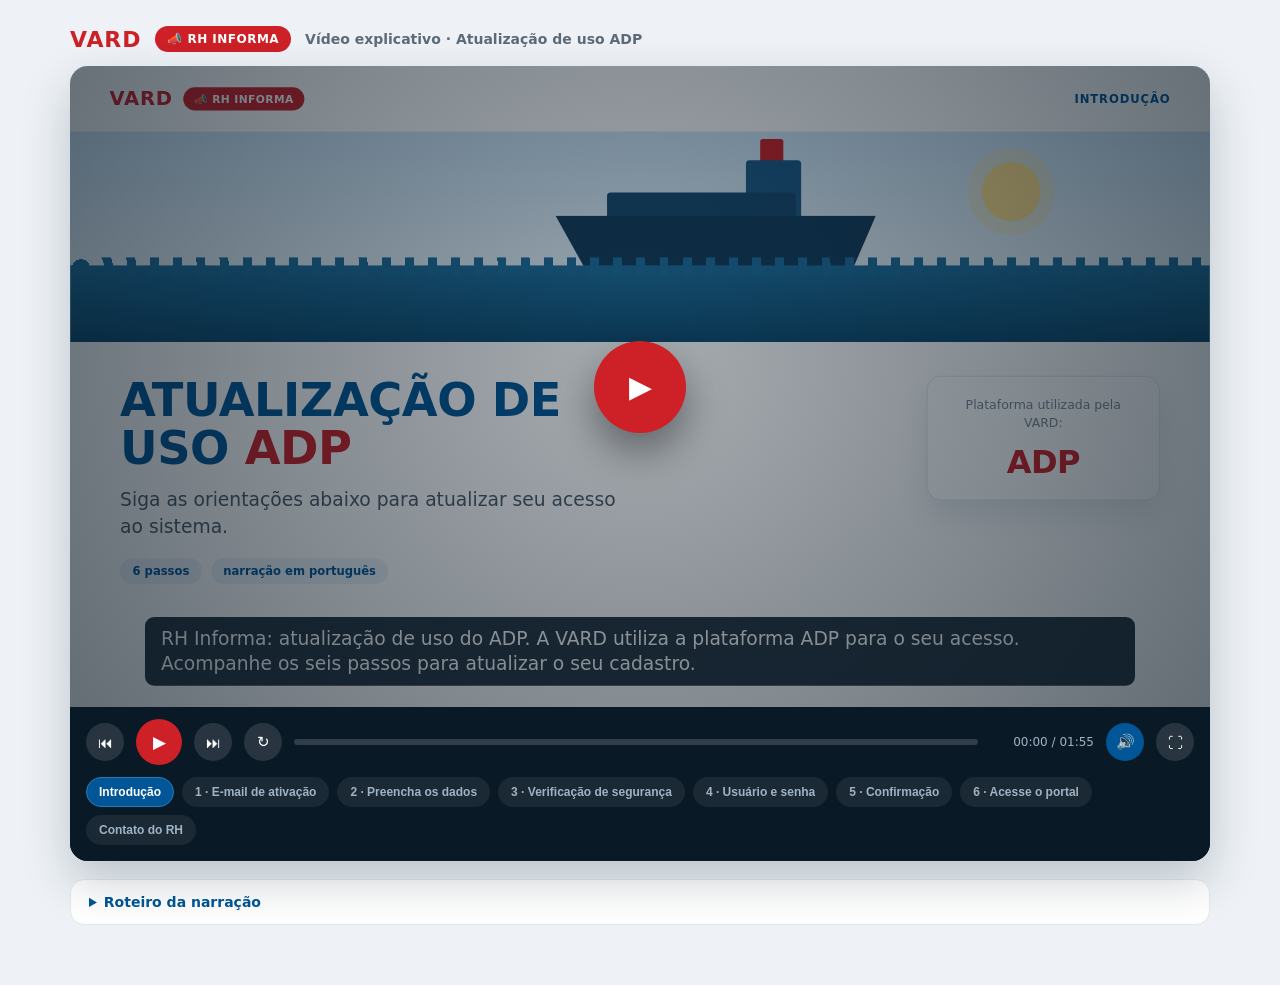
==== adp-video.html @ 00e5d2ac "Implementar vídeo animado de integração no preview Co-authored-by: base44-builder[bot] <245833847+ba" ====
<!doctype html>
<html lang="pt-BR">
<head>
<meta charset="utf-8">
<meta name="viewport" content="width=device-width,initial-scale=1">
<meta name="theme-color" content="#CD2027">
<title>VARD • RH Informa — Atualização de uso ADP</title>
<link rel="stylesheet" href="assets/adp-video.css">
</head>
<body>
<div class="wrap">
  <header class="page-head">
    <span class="vard">VARD</span>
    <span class="pill">📣 RH INFORMA</span>
    <h1>Vídeo explicativo · Atualização de uso ADP</h1>
  </header>

  <div class="player" id="player">
    <div class="stage" id="stage">
      <div class="stage-inner" id="stageInner">

        <div class="chrome">
          <div class="chrome-brand">
            <span class="vard">VARD</span>
            <span class="pill">📣 RH INFORMA</span>
          </div>
          <span class="chrome-step" id="chromeStep">Introdução</span>
        </div>

        <!-- 0 · INTRODUÇÃO -->
        <section class="scene active" data-scene="0">
          <div class="intro-banner">
            <div class="sun"></div>
            <div class="ship">
              <span class="funnel"></span>
              <span class="cabin"></span>
              <span class="deck"></span>
              <span class="hull"></span>
            </div>
            <div class="waves"></div>
          </div>
          <div class="intro-row">
            <div class="intro-txt">
              <h2 class="d1">ATUALIZAÇÃO DE<br>USO <span class="hl">ADP</span></h2>
              <p class="d2">Siga as orientações abaixo para atualizar seu acesso ao sistema.</p>
              <div class="chips d3"><span>6 passos</span><span>narração em português</span></div>
            </div>
            <aside class="brandcard d3">
              <p>Plataforma utilizada pela VARD:</p>
              <div class="adp-mark">ADP</div>
            </aside>
          </div>
        </section>

        <!-- 1 · E-MAIL DE ATIVAÇÃO -->
        <section class="scene" data-scene="1">
          <div class="step">
            <div class="step-left">
              <div class="badge d1">1</div>
              <h3 class="d2">Receba o e-mail de ativação</h3>
              <p class="lead d3">A ADP envia um convite para você criar seu próprio acesso ao sistema.</p>
              <ul class="bullets d4">
                <li>Confira a mensagem de <b>securityservices_noreply@adp.com</b></li>
                <li>Abra o e-mail e clique em <b>“Inscreva-se agora”</b></li>
                <li>Não encontrou? Veja o spam ou fale com o RH</li>
              </ul>
            </div>
            <div class="step-right">
              <div class="mock m-mail d2">
                <div class="mock-head"><span class="adp-mini">ADP</span><span>Caixa de entrada</span></div>
                <div class="mail-from">
                  <div class="avatar">A</div>
                  <div><b>ADP Security Services</b><span>securityservices_noreply@adp.com</span></div>
                </div>
                <p class="mock-title">Ative seu acesso à plataforma ADP</p>
                <div class="mail-body">
                  <p>Olá! A VARD solicitou a criação do seu acesso à plataforma ADP.</p>
                  <p>Confirme seus dados e crie seu usuário para começar.</p>
                </div>
                <span class="btn primary block">Inscreva-se agora</span>
                <p class="mail-note">Em caso de dúvidas, entre em contato com o RH.</p>
              </div>
            </div>
          </div>
        </section>

        <!-- 2 · PREENCHA AS INFORMAÇÕES -->
        <section class="scene" data-scene="2">
          <div class="step">
            <div class="step-left">
              <div class="badge d1">2</div>
              <h3 class="d2">Preencha as informações solicitadas</h3>
              <p class="lead d3">Informe os dados necessários e, ao finalizar o preenchimento, clique em <b>“Continuar”</b>.</p>
              <ul class="bullets d4">
                <li>Nome completo, CPF e data de nascimento</li>
                <li>Telefone e e-mail de contato</li>
                <li>Escolha se autoriza mensagens informativas</li>
              </ul>
            </div>
            <div class="step-right">
              <div class="mock m-form d2">
                <div class="mock-head"><span class="adp-mini">ADP</span><span class="mock-step">Etapa 1 de 3</span></div>
                <p class="mock-title">Informações de identidade</p>
                <div class="field"><label>Nome completo</label><div class="inp">Nome e sobrenome</div></div>
                <div class="row2">
                  <div class="field"><label>CPF</label><div class="inp">000.000.000-00</div></div>
                  <div class="field"><label>Data de nascimento</label><div class="inp">dd/mm/aaaa</div></div>
                </div>
                <div class="row2">
                  <div class="field"><label>Telefone</label><div class="inp">(00) 00000-0000</div></div>
                  <div class="field"><label>E-mail</label><div class="inp">seu.email@vard.com</div></div>
                </div>
                <div class="consent">
                  <p>Autoriza a ADP a enviar mensagens informativas?</p>
                  <div class="radios"><span class="radio on"><i></i>Sim</span><span class="radio"><i></i>Não</span></div>
                </div>
                <div class="mock-foot"><span class="btn ghost">Cancelar</span><span class="btn primary">Continuar</span></div>
              </div>
            </div>
          </div>
        </section>

        <!-- 3 · VERIFICAÇÃO DE SEGURANÇA -->
        <section class="scene" data-scene="3">
          <div class="step">
            <div class="step-left">
              <div class="badge d1">3</div>
              <h3 class="d2">Realize a verificação de segurança</h3>
              <p class="lead d3">Escolha como deseja receber o código de verificação e confirme que é você.</p>
              <ul class="bullets d4">
                <li>Selecione a opção <b>SMS</b></li>
                <li>Digite o código recebido no celular</li>
                <li>Clique em <b>“Continuar”</b></li>
              </ul>
            </div>
            <div class="step-right">
              <div class="m-verify d2">
                <div class="mock small">
                  <div class="mock-head"><span class="mock-step">Etapa 2 de 3</span></div>
                  <p class="mock-title">Verificar informações</p>
                  <p class="mini-lead">Escolha como receber o código</p>
                  <div class="opt on"><i></i><div><b>SMS</b><span>(81) 9 9845-3200</span></div></div>
                  <div class="opt"><i></i><div><b>E-mail</b><span>seu.email@vard.com</span></div></div>
                </div>
                <div class="arrow">→</div>
                <div class="mock small">
                  <div class="mock-head"><span class="mock-step">Etapa 2 de 3</span></div>
                  <p class="mock-title">Verificar</p>
                  <p class="mini-lead">Digite o código enviado por SMS</p>
                  <div class="code"><span>4</span><span>8</span><span>2</span><span>1</span><span>9</span><span>6</span></div>
                  <div class="mock-foot"><span class="btn ghost">Voltar</span><span class="btn primary">Continuar</span></div>
                </div>
              </div>
            </div>
          </div>
        </section>

        <!-- 4 · USUÁRIO E SENHA -->
        <section class="scene" data-scene="4">
          <div class="step">
            <div class="step-left">
              <div class="badge d1">4</div>
              <h3 class="d2">Crie seu usuário e senha</h3>
              <p class="lead d3">Defina seu ID de Usuário e sua Senha. Ao final, clique em <b>“Criar conta”</b>.</p>
              <ul class="bullets d4">
                <li>A senha precisa de letra minúscula, maiúscula, número e símbolo</li>
                <li>Repita a senha para confirmar</li>
                <li>Leia e aceite os termos de uso</li>
              </ul>
            </div>
            <div class="step-right">
              <div class="mock m-account d2">
                <div class="mock-head"><span class="adp-mini">ADP</span><span class="mock-step">Etapa 3 de 3</span></div>
                <p class="mock-title">Criar Conta</p>
                <div class="field"><label>Criar ID de usuário</label><div class="inp filled">maria.silva</div></div>
                <div class="field"><label>Criar Senha</label><div class="inp">••••••••••</div></div>
                <div class="field"><label>Confirmar senha</label><div class="inp">••••••••••</div></div>
                <ul class="req">
                  <li>Uma letra minúscula</li>
                  <li>Uma letra maiúscula</li>
                  <li>Um número</li>
                  <li>Um caractere especial</li>
                </ul>
                <p class="terms"><span class="checkbox"><i>✓</i></span> Li e aceito os termos de uso</p>
                <span class="btn primary block">Criar conta</span>
              </div>
            </div>
          </div>
        </section>

        <!-- 5 · CONFIRMAÇÃO -->
        <section class="scene" data-scene="5">
          <div class="step">
            <div class="step-left">
              <div class="badge d1">5</div>
              <h3 class="d2">Confirmação do cadastro</h3>
              <p class="lead d3">Após concluir o processo, será exibida a mensagem de que sua conta foi criada com sucesso.</p>
              <ul class="bullets d4">
                <li>Anote o seu <b>ID de usuário</b></li>
                <li>Ele será pedido em todo acesso ao portal</li>
              </ul>
            </div>
            <div class="step-right">
              <div class="mock m-success d2">
                <div class="ok">
                  <svg viewBox="0 0 52 52"><circle cx="26" cy="26" r="23"/><path d="M15 27l8 8 15-16"/></svg>
                </div>
                <p class="mock-title center">Sua conta foi criada!</p>
                <p class="mini-lead center">Guarde seu ID de usuário para entrar</p>
                <div class="idbox"><span>ID de usuário</span><b>12345678</b></div>
                <span class="btn primary block">Entrar</span>
              </div>
            </div>
          </div>
        </section>

        <!-- 6 · ACESSE O PORTAL -->
        <section class="scene" data-scene="6">
          <div class="step">
            <div class="step-left">
              <div class="badge d1">6</div>
              <h3 class="d2">Acesse o portal ADP</h3>
              <p class="lead d3">Com o cadastro concluído, utilize seu ID de Usuário e Senha para acessar o sistema pelo link abaixo.</p>
              <ul class="bullets d4">
                <li>Use o link ou leia o QR code com o celular</li>
                <li>Informe ID de usuário e senha e clique em <b>“Entrar”</b></li>
              </ul>
            </div>
            <div class="step-right">
              <div class="m-portal d2">
                <div class="mock small m-portal-link">
                  <p class="mock-step">Acesse</p>
                  <div class="url">https://expert.hcm.adp.com/adpweb</div>
                  <div class="qr"><img src="https://api.qrserver.com/v1/create-qr-code/?size=220x220&margin=0&data=https%3A%2F%2Fexpert.hcm.adp.com%2Fadpweb" alt="QR code do portal ADP"></div>
                  <p class="mini-lead center qr-note">Aponte a câmera do celular</p>
                </div>
                <div class="mock small">
                  <div class="mock-head"><span class="adp-mini">ADP</span><span>Portal</span></div>
                  <p class="mock-title">Entrar</p>
                  <div class="field"><label>ID de usuário</label><div class="inp filled">12345678</div></div>
                  <div class="field"><label>Senha</label><div class="inp">••••••••</div></div>
                  <span class="btn primary block">Entrar</span>
                </div>
              </div>
            </div>
          </div>
        </section>

        <!-- 7 · CONTATO RH -->
        <section class="scene" data-scene="7">
          <div class="outro">
            <h3 class="d1">Precisa de ajuda?</h3>
            <p class="lead d2">Em caso de dúvidas, entre em contato com o RH:</p>
            <div class="hrcards d3">
              <div class="hrcard"><span class="ico">🏢</span><b>Atendimento presencial</b><p>Seg a Sex · 11:20 às 12:20</p></div>
              <div class="hrcard"><span class="ico">💬</span><b>WhatsApp</b><p>(81) 99845-3200</p></div>
            </div>
            <div class="values d4">
              <span>🫶 Pessoas em foco</span><span>🔄 Desenvolvimento contínuo</span><span>🛡️ Ambiente seguro</span><span>🤝 Respeito sempre</span>
            </div>
          </div>
        </section>

        <div class="caption"><span id="caption">—</span></div>
      </div>

      <div class="poster" id="poster">
        <button type="button" id="posterPlay" aria-label="Reproduzir vídeo">▶</button>
      </div>
    </div>

    <div class="controls">
      <button class="ctl" id="prevBtn" type="button" aria-label="Cena anterior">⏮</button>
      <button class="ctl play" id="playBtn" type="button" aria-label="Reproduzir">▶</button>
      <button class="ctl" id="nextBtn" type="button" aria-label="Próxima cena">⏭</button>
      <button class="ctl" id="restartBtn" type="button" aria-label="Reiniciar">↻</button>
      <div class="bar" id="bar" role="progressbar" aria-label="Progresso do vídeo"><i id="fill"></i></div>
      <span class="time" id="time">00:00 / 00:00</span>
      <button class="ctl on" id="voiceBtn" type="button" aria-label="Narração" title="Narração">🔊</button>
      <button class="ctl" id="fullBtn" type="button" aria-label="Tela cheia">⛶</button>
    </div>
    <div class="chapters" id="chapters"></div>
  </div>

  <details class="script">
    <summary>Roteiro da narração</summary>
    <ol id="scriptList"></ol>
  </details>
</div>
<script src="assets/adp-video.js"></script>
</body>
</html>
---- assets/adp-video.css ----
:root{
  --red:#CD2027;
  --blue:#005696;
  --ink:#2f3a45;
  --muted:#7a8794;
  --line:#dfe5ea;
  --blue-soft:#eaf2f9;
  --green:#1f9d55;
}
*,*::before,*::after{box-sizing:border-box}
body{
  margin:0;background:#eef2f6;color:var(--ink);
  font-family:Inter,system-ui,-apple-system,"Segoe UI",Roboto,Arial,sans-serif;
  -webkit-font-smoothing:antialiased;
}
.wrap{max-width:1180px;margin:0 auto;padding:26px 20px 60px}

/* ---------- página ---------- */
.page-head{display:flex;align-items:center;gap:14px;flex-wrap:wrap;margin:0 0 14px}
.vard{font-size:22px;font-weight:900;letter-spacing:.04em;color:var(--red)}
.pill{background:var(--red);color:#fff;font-size:12px;font-weight:800;letter-spacing:.04em;padding:6px 12px;border-radius:999px}
.page-head h1{margin:0;font-size:14px;font-weight:600;color:#5d6b78}

/* ---------- player ---------- */
.player{position:relative;background:#0a1926;border-radius:18px;overflow:hidden;box-shadow:0 20px 48px rgba(10,32,50,.22)}
.stage{position:relative;width:100%;aspect-ratio:16/9;overflow:hidden;background:#fff}
.stage-inner{position:absolute;top:0;left:0;width:1280px;height:720px;transform-origin:top left;font-size:16px}
.player:fullscreen{display:flex;flex-direction:column;border-radius:0}
.player:fullscreen .stage{flex:1;aspect-ratio:auto;min-height:0}

/* ---------- chrome fixo ---------- */
.chrome{position:absolute;top:0;left:0;right:0;height:74px;z-index:5;display:flex;align-items:center;justify-content:space-between;padding:0 44px;background:#fff;border-bottom:1px solid #eef1f4}
.chrome-brand{display:flex;align-items:center;gap:12px}
.chrome-step{font-size:13px;font-weight:800;color:var(--blue);letter-spacing:.08em;text-transform:uppercase}

/* ---------- cenas ---------- */
.scene{position:absolute;inset:0;padding:74px 0 0;display:none}
.scene.active{display:block;animation:sceneIn .45s ease both}
@keyframes sceneIn{from{opacity:0}to{opacity:1}}
@keyframes rise{from{opacity:0;transform:translateY(16px)}to{opacity:1;transform:none}}
@keyframes pop{from{opacity:0;transform:scale(.85)}to{opacity:1;transform:none}}
.scene.active .d1{animation:rise .5s .05s both}
.scene.active .d2{animation:rise .5s .22s both}
.scene.active .d3{animation:rise .5s .42s both}
.scene.active .d4{animation:rise .5s .62s both}

/* ---------- introdução ---------- */
.intro-banner{position:relative;height:236px;overflow:hidden;background:linear-gradient(180deg,#cfe7fa,#eaf6fd 68%,#f3fbff)}
.sun{position:absolute;right:190px;top:34px;width:66px;height:66px;border-radius:50%;background:#ffe08a;box-shadow:0 0 0 16px rgba(255,224,138,.3)}
.ship{position:absolute;left:545px;bottom:84px;width:360px;height:150px}
.ship span{position:absolute;display:block}
.ship .hull{bottom:0;left:0;width:360px;height:58px;background:#123c5c;clip-path:polygon(0 0,100% 0,93% 100%,9% 100%)}
.ship .deck{bottom:54px;left:58px;width:212px;height:30px;background:#17496e;border-radius:4px}
.ship .cabin{bottom:54px;left:214px;width:62px;height:66px;background:#1c5a86;border-radius:4px 4px 0 0}
.ship .funnel{bottom:118px;left:230px;width:26px;height:26px;background:var(--red);border-radius:3px}
.waves{position:absolute;left:0;right:0;bottom:0;height:86px;background:linear-gradient(180deg,#1d6f9e,#0d4a6e)}
.waves::before{content:"";position:absolute;top:-9px;left:0;width:200%;height:20px;background:repeating-radial-gradient(circle at 12px 12px,#1d6f9e 0 10px,transparent 10px 26px);animation:drift 9s linear infinite}
@keyframes drift{to{transform:translateX(-26px)}}

.intro-row{display:flex;align-items:flex-start;justify-content:space-between;gap:48px;padding:38px 56px 0}
.intro-txt h2{margin:0;font-size:52px;line-height:1.04;font-weight:900;letter-spacing:-.01em;color:var(--blue)}
.intro-txt h2 .hl{color:var(--red)}
.intro-txt p{margin:16px 0 0;font-size:21px;line-height:1.45;color:#4d5a67;max-width:570px}
.chips{display:flex;gap:10px;margin-top:20px}
.chips span{font-size:13px;font-weight:800;color:var(--blue);background:var(--blue-soft);border-radius:999px;padding:7px 14px}
.brandcard{width:262px;flex:none;border:1px solid var(--line);border-radius:16px;padding:22px;background:#fff;box-shadow:0 16px 34px rgba(12,42,66,.1);text-align:center}
.brandcard p{margin:0 0 14px;font-size:14px;line-height:1.4;color:var(--muted)}
.adp-mark{font-size:36px;font-weight:900;color:var(--red);letter-spacing:-.02em}
.scene.active .adp-mark{animation:pop .55s .6s both}

/* ---------- passos ---------- */
.step{display:flex;gap:40px;align-items:center;height:100%;padding:0 56px 96px}
.step-left{width:430px;flex:none}
.badge{width:56px;height:56px;border-radius:16px;background:var(--blue);color:#fff;font-size:26px;font-weight:900;display:flex;align-items:center;justify-content:center;box-shadow:0 12px 22px rgba(0,86,150,.28)}
.step-left h3{margin:16px 0 10px;font-size:33px;line-height:1.12;font-weight:900;color:var(--blue)}
.lead{margin:0;font-size:17px;line-height:1.5;color:#5d6b78}
.lead b{color:var(--blue)}
.bullets{list-style:none;margin:18px 0 0;padding:0;display:grid;gap:11px}
.bullets li{position:relative;padding-left:26px;font-size:15px;line-height:1.45;color:#3f4b57}
.bullets li::before{content:"✓";position:absolute;left:0;top:-1px;font-size:15px;font-weight:900;color:var(--blue)}
.bullets li b{color:var(--blue);word-break:break-word}
.step-right{flex:1;display:flex;justify-content:center;align-items:center}

/* ---------- mockups ---------- */
.mock{background:#fff;border:1px solid var(--line);border-radius:14px;padding:18px 20px;box-shadow:0 18px 38px rgba(12,42,66,.13)}
.mock.small{width:300px}
.mock-head{display:flex;align-items:center;justify-content:space-between;padding-bottom:10px;margin-bottom:12px;border-bottom:1px solid #eef1f4;font-size:12px;color:var(--muted)}
.mock-step{font-size:11px;font-weight:800;color:var(--blue);letter-spacing:.08em;text-transform:uppercase}
.adp-mini{font-size:16px;font-weight:900;color:var(--red);letter-spacing:-.02em}
.mock-title{margin:0 0 8px;font-size:16px;font-weight:800;color:#22313d}
.mock-title.center{text-align:center;margin-top:0}
.mini-lead{margin:0 0 12px;font-size:12px;line-height:1.4;color:var(--muted)}
.mini-lead.center{text-align:center}

.btn{display:inline-flex;align-items:center;justify-content:center;height:36px;padding:0 18px;border-radius:8px;font-size:13px;font-weight:800}
.btn.primary{background:var(--blue);color:#fff;box-shadow:0 8px 16px rgba(0,86,150,.25)}
.btn.ghost{background:#fff;color:var(--blue);border:1px solid #cdd9e4}
.btn.block{display:flex;width:100%;margin-top:8px}
.mock-foot{display:flex;justify-content:flex-end;gap:10px;margin-top:14px}
.mock-foot .btn{margin-top:0}

/* e-mail */
.m-mail{width:480px}
.mail-from{display:flex;gap:10px;align-items:center;margin-bottom:14px}
.avatar{width:34px;height:34px;border-radius:50%;background:var(--blue-soft);color:var(--blue);font-weight:900;font-size:15px;display:flex;align-items:center;justify-content:center}
.mail-from b{display:block;font-size:13px;color:#22313d}
.mail-from span{font-size:11px;color:var(--muted)}
.mail-body p{margin:0 0 6px;font-size:12.5px;line-height:1.5;color:#4d5a67}
.mail-note{margin:12px 0 0;font-size:11px;color:var(--muted);text-align:center}

/* formulário */
.m-form{width:500px}
.field{margin-bottom:9px}
.field label{display:block;font-size:11px;color:var(--muted);margin-bottom:4px}
.inp{height:34px;border:1px solid var(--line);border-radius:8px;background:#fafcfd;display:flex;align-items:center;padding:0 10px;font-size:12.5px;color:#9aa7b4}
.inp.filled{color:#2c3e50;background:#fff;border-color:#c9d6e2}
.row2{display:flex;gap:10px}
.row2>.field{flex:1;min-width:0}
.consent{margin-top:4px;font-size:11.5px;color:#5d6b78}
.consent p{margin:0 0 6px}
.radios{display:flex;gap:16px}
.radio{display:inline-flex;align-items:center;gap:6px;font-size:12px;color:#4d5a67}
.radio i{width:14px;height:14px;border-radius:50%;border:2px solid #b9c6d2;display:inline-block}
.radio.on{font-weight:800;color:var(--blue)}
.radio.on i{border-color:var(--blue);box-shadow:inset 0 0 0 3px var(--blue)}

/* verificação */
.m-verify{display:flex;align-items:center;gap:14px}
.arrow{font-size:22px;font-weight:900;color:#c3ced9}
.opt{display:flex;align-items:center;gap:10px;border:1px solid var(--line);border-radius:10px;padding:10px 12px;margin-bottom:8px}
.opt i{width:16px;height:16px;border-radius:50%;border:2px solid #b9c6d2;flex:none}
.opt b{display:block;font-size:13px;color:#22313d}
.opt span{font-size:11px;color:var(--muted)}
.opt.on{border-color:var(--blue);background:#f4f9fd}
.opt.on i{border-color:var(--blue);box-shadow:inset 0 0 0 3px var(--blue)}
.code{display:flex;gap:6px;margin:12px 0 4px}
.code span{width:36px;height:42px;border:1px solid #c9d6e2;border-radius:8px;display:flex;align-items:center;justify-content:center;font-size:17px;font-weight:800;color:var(--blue);background:#fff}
.scene.active .code span{animation:pop .26s both}
.scene.active .code span:nth-child(1){animation-delay:.75s}
.scene.active .code span:nth-child(2){animation-delay:.88s}
.scene.active .code span:nth-child(3){animation-delay:1.01s}
.scene.active .code span:nth-child(4){animation-delay:1.14s}
.scene.active .code span:nth-child(5){animation-delay:1.27s}
.scene.active .code span:nth-child(6){animation-delay:1.4s}

/* criar conta */
.m-account{width:460px}
.req{list-style:none;margin:6px 0 12px;padding:0;display:grid;gap:5px}
.req li{position:relative;padding-left:22px;font-size:11.5px;color:#4d5a67}
.req li::before{content:"✓";position:absolute;left:0;top:-1px;font-size:11px;font-weight:900;color:var(--green)}
.scene.active .req li{animation:pop .28s both}
.scene.active .req li:nth-child(1){animation-delay:.9s}
.scene.active .req li:nth-child(2){animation-delay:1.03s}
.scene.active .req li:nth-child(3){animation-delay:1.16s}
.scene.active .req li:nth-child(4){animation-delay:1.29s}
.terms{display:flex;align-items:center;gap:8px;margin:0 0 4px;font-size:11.5px;color:#4d5a67}
.checkbox{width:16px;height:16px;border-radius:4px;background:var(--blue);display:inline-flex;align-items:center;justify-content:center;flex:none}
.checkbox i{color:#fff;font-size:10px;font-style:normal;font-weight:900}

/* sucesso */
.m-success{width:400px;text-align:center;padding:26px 24px}
.ok{width:80px;height:80px;margin:0 auto 14px}
.ok svg{width:80px;height:80px;fill:none;stroke:var(--green);stroke-width:3.4;stroke-linecap:round;stroke-linejoin:round}
.scene.active .ok circle{stroke-dasharray:150;stroke-dashoffset:150;animation:drawCheck .6s .2s forwards}
.scene.active .ok path{stroke-dasharray:60;stroke-dashoffset:60;animation:drawCheck .45s .65s forwards}
@keyframes drawCheck{to{stroke-dashoffset:0}}
.idbox{display:flex;justify-content:space-between;align-items:center;gap:12px;background:#f4f9fd;border:1px dashed #b9d2e6;border-radius:10px;padding:12px 14px;margin:14px 0 4px}
.idbox span{font-size:11px;color:var(--muted)}
.idbox b{font-size:16px;color:var(--blue);letter-spacing:.08em}

/* portal */
.m-portal{display:flex;gap:18px;align-items:stretch}
.m-portal-link{width:270px}
.url{background:#f4f9fd;border:1px solid #cfe0ee;border-radius:8px;padding:10px;font-size:12px;line-height:1.35;font-weight:800;color:var(--blue);word-break:break-all;margin-bottom:12px}
.qr{width:132px;height:132px;margin:0 auto;display:flex;align-items:center;justify-content:center;border:1px solid var(--line);border-radius:10px;overflow:hidden;background:#fff}
.qr img{width:100%;height:100%;object-fit:contain;display:block}
.qr.noimg::after{content:"QR";font-size:12px;font-weight:800;color:var(--muted)}
.qr-note{margin:10px 0 0}

/* ---------- contato ---------- */
.outro{height:100%;padding:0 56px 96px;display:flex;flex-direction:column;justify-content:center;align-items:center;text-align:center}
.outro h3{margin:0;font-size:40px;font-weight:900;color:var(--blue)}
.outro .lead{margin-top:10px;font-size:18px}
.hrcards{display:flex;gap:18px;margin:24px 0 22px}
.hrcard{width:330px;background:#fff;border:1px solid var(--line);border-radius:14px;padding:18px 20px;box-shadow:0 14px 30px rgba(12,42,66,.1);text-align:left}
.hrcard .ico{font-size:22px}
.hrcard b{display:block;margin:6px 0 4px;font-size:15px;color:#22313d}
.hrcard p{margin:0;font-size:15px;font-weight:800;color:var(--blue)}
.values{display:flex;gap:10px;flex-wrap:wrap;justify-content:center}
.values span{font-size:12px;font-weight:700;color:#4d5a67;background:#f2f6fa;border-radius:999px;padding:8px 14px}

/* ---------- legenda ---------- */
.caption{position:absolute;left:0;right:0;bottom:0;z-index:6;padding:0 84px 24px;pointer-events:none}
.caption span{display:inline-block;background:rgba(8,24,38,.87);color:#fff;font-size:21px;line-height:1.36;padding:10px 18px;border-radius:10px}

/* ---------- controles ---------- */
.controls{display:flex;align-items:center;gap:12px;padding:12px 16px;background:#0a1926}
.ctl{width:38px;height:38px;flex:none;border-radius:50%;border:0;background:rgba(255,255,255,.12);color:#fff;font-size:15px;cursor:pointer;display:flex;align-items:center;justify-content:center;transition:background .15s}
.ctl:hover{background:rgba(255,255,255,.24)}
.ctl.play{width:46px;height:46px;background:var(--red);font-size:17px}
.ctl.play:hover{background:#b81b21}
.ctl.on{background:var(--blue)}
.bar{flex:1;height:6px;border-radius:3px;background:rgba(255,255,255,.16);overflow:hidden;cursor:pointer}
.bar i{display:block;height:100%;width:0;background:linear-gradient(90deg,var(--red),#ff6b6b);border-radius:3px}
.time{font-size:12px;color:#9fb3c4;font-variant-numeric:tabular-nums;min-width:104px;text-align:right}
.chapters{display:flex;flex-wrap:wrap;gap:8px;padding:0 16px 16px;background:#0a1926}
.chapter{font-size:12px;font-weight:600;color:#9fb3c4;background:rgba(255,255,255,.07);border:1px solid transparent;border-radius:999px;padding:7px 12px;cursor:pointer}
.chapter:hover{color:#fff}
.chapter.on{color:#fff;background:var(--blue);border-color:#2b7cb5}

/* ---------- poster ---------- */
.poster{position:absolute;inset:0;z-index:20;display:flex;align-items:center;justify-content:center;background:radial-gradient(circle at 50% 45%,rgba(6,20,32,.35),rgba(6,20,32,.62));cursor:pointer}
.poster.hidden{display:none}
.poster button{width:92px;height:92px;border-radius:50%;border:0;background:var(--red);color:#fff;font-size:30px;cursor:pointer;box-shadow:0 18px 40px rgba(0,0,0,.4);padding-left:6px}

/* ---------- roteiro ---------- */
.script{margin-top:18px;background:#fff;border:1px solid #e2e8ee;border-radius:14px;padding:14px 18px}
.script summary{cursor:pointer;font-weight:800;color:var(--blue);font-size:14px}
.script ol{margin:12px 0 0;padding-left:20px;color:#4d5a67;font-size:13.5px;line-height:1.55;display:grid;gap:8px}
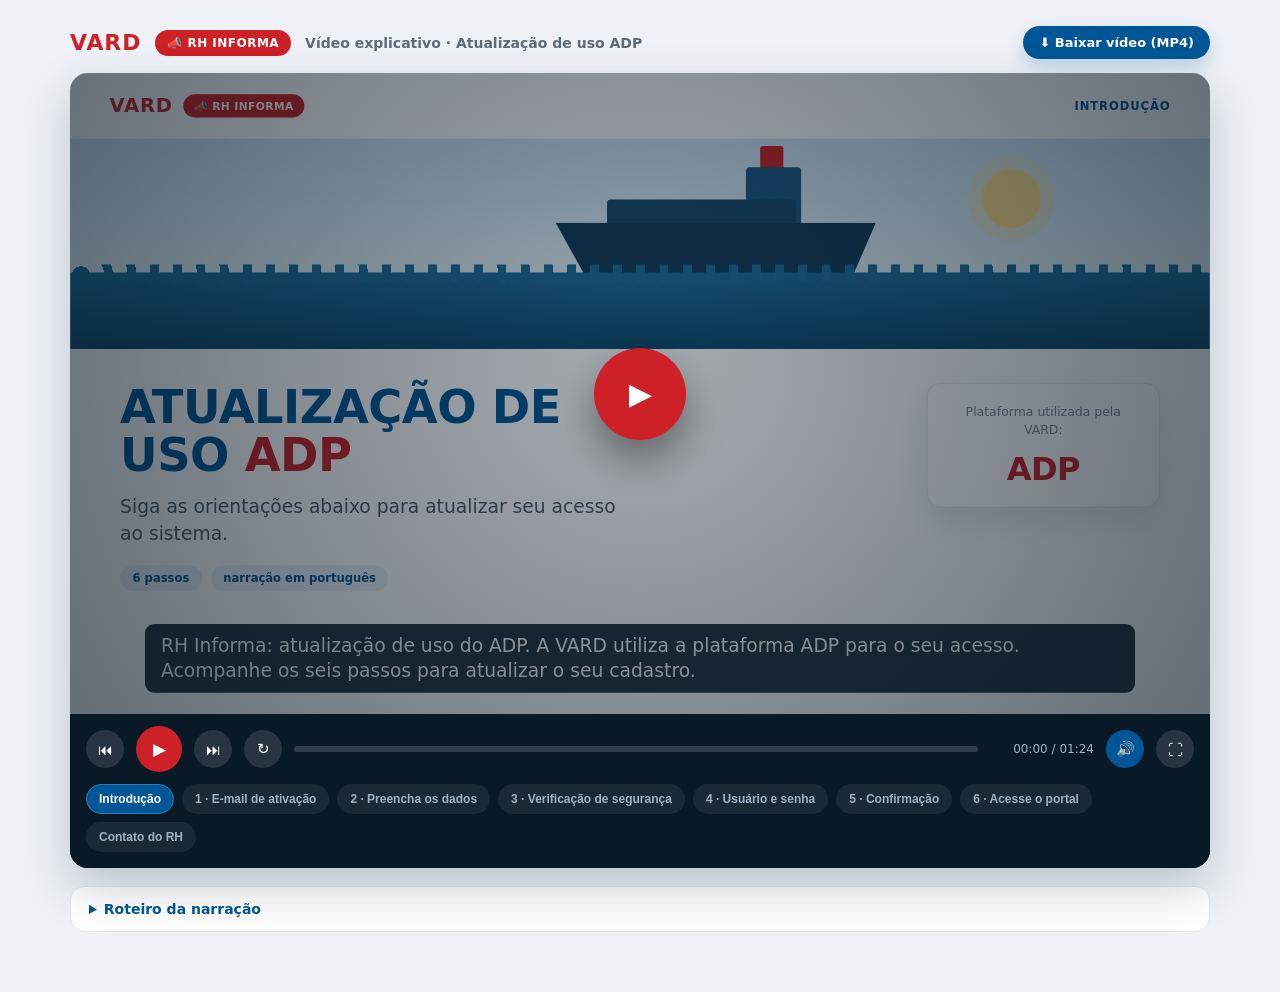
==== commit e3742d81: "Adicionar vídeo explicativo e roteiro com marcações de tempo Co-authored-by: base44-builder[bot] <24" ====
--- a/adp-video.html
+++ b/adp-video.html
@@ -13,6 +13,7 @@
     <span class="vard">VARD</span>
     <span class="pill">📣 RH INFORMA</span>
     <h1>Vídeo explicativo · Atualização de uso ADP</h1>
+    <a class="dl" href="assets/adp-explicativo.mp4" download>⬇ Baixar vídeo (MP4)</a>
   </header>
 
   <div class="player" id="player">
@@ -287,6 +288,7 @@
     <ol id="scriptList"></ol>
   </details>
 </div>
+<script src="assets/narration.js"></script>
 <script src="assets/adp-video.js"></script>
 </body>
 </html>
--- a/assets/adp-video.css
+++ b/assets/adp-video.css
@@ -20,6 +20,16 @@
 .vard{font-size:22px;font-weight:900;letter-spacing:.04em;color:var(--red)}
 .pill{background:var(--red);color:#fff;font-size:12px;font-weight:800;letter-spacing:.04em;padding:6px 12px;border-radius:999px}
 .page-head h1{margin:0;font-size:14px;font-weight:600;color:#5d6b78}
+.dl{margin-left:auto;display:inline-flex;align-items:center;gap:8px;background:var(--blue);color:#fff;font-size:13px;font-weight:800;text-decoration:none;padding:9px 16px;border-radius:999px;box-shadow:0 8px 18px rgba(0,86,150,.22)}
+.dl:hover{background:#004a80}
+
+/* modo gravação (tools/video-render): só o palco 16:9 */
+body.is-render{background:#fff}
+body.is-render .wrap{max-width:none;padding:0}
+body.is-render .page-head,body.is-render .controls,body.is-render .chapters,body.is-render .script{display:none}
+body.is-render .player{border-radius:0;box-shadow:none}
+body.is-render .stage{width:1280px;height:720px;aspect-ratio:auto}
+body.is-render .poster{display:none}
 
 /* ---------- player ---------- */
 .player{position:relative;background:#0a1926;border-radius:18px;overflow:hidden;box-shadow:0 20px 48px rgba(10,32,50,.22)}
@@ -217,3 +227,4 @@
 .script{margin-top:18px;background:#fff;border:1px solid #e2e8ee;border-radius:14px;padding:14px 18px}
 .script summary{cursor:pointer;font-weight:800;color:var(--blue);font-size:14px}
 .script ol{margin:12px 0 0;padding-left:20px;color:#4d5a67;font-size:13.5px;line-height:1.55;display:grid;gap:8px}
+.script ol b{color:var(--blue);font-weight:800;font-variant-numeric:tabular-nums}
